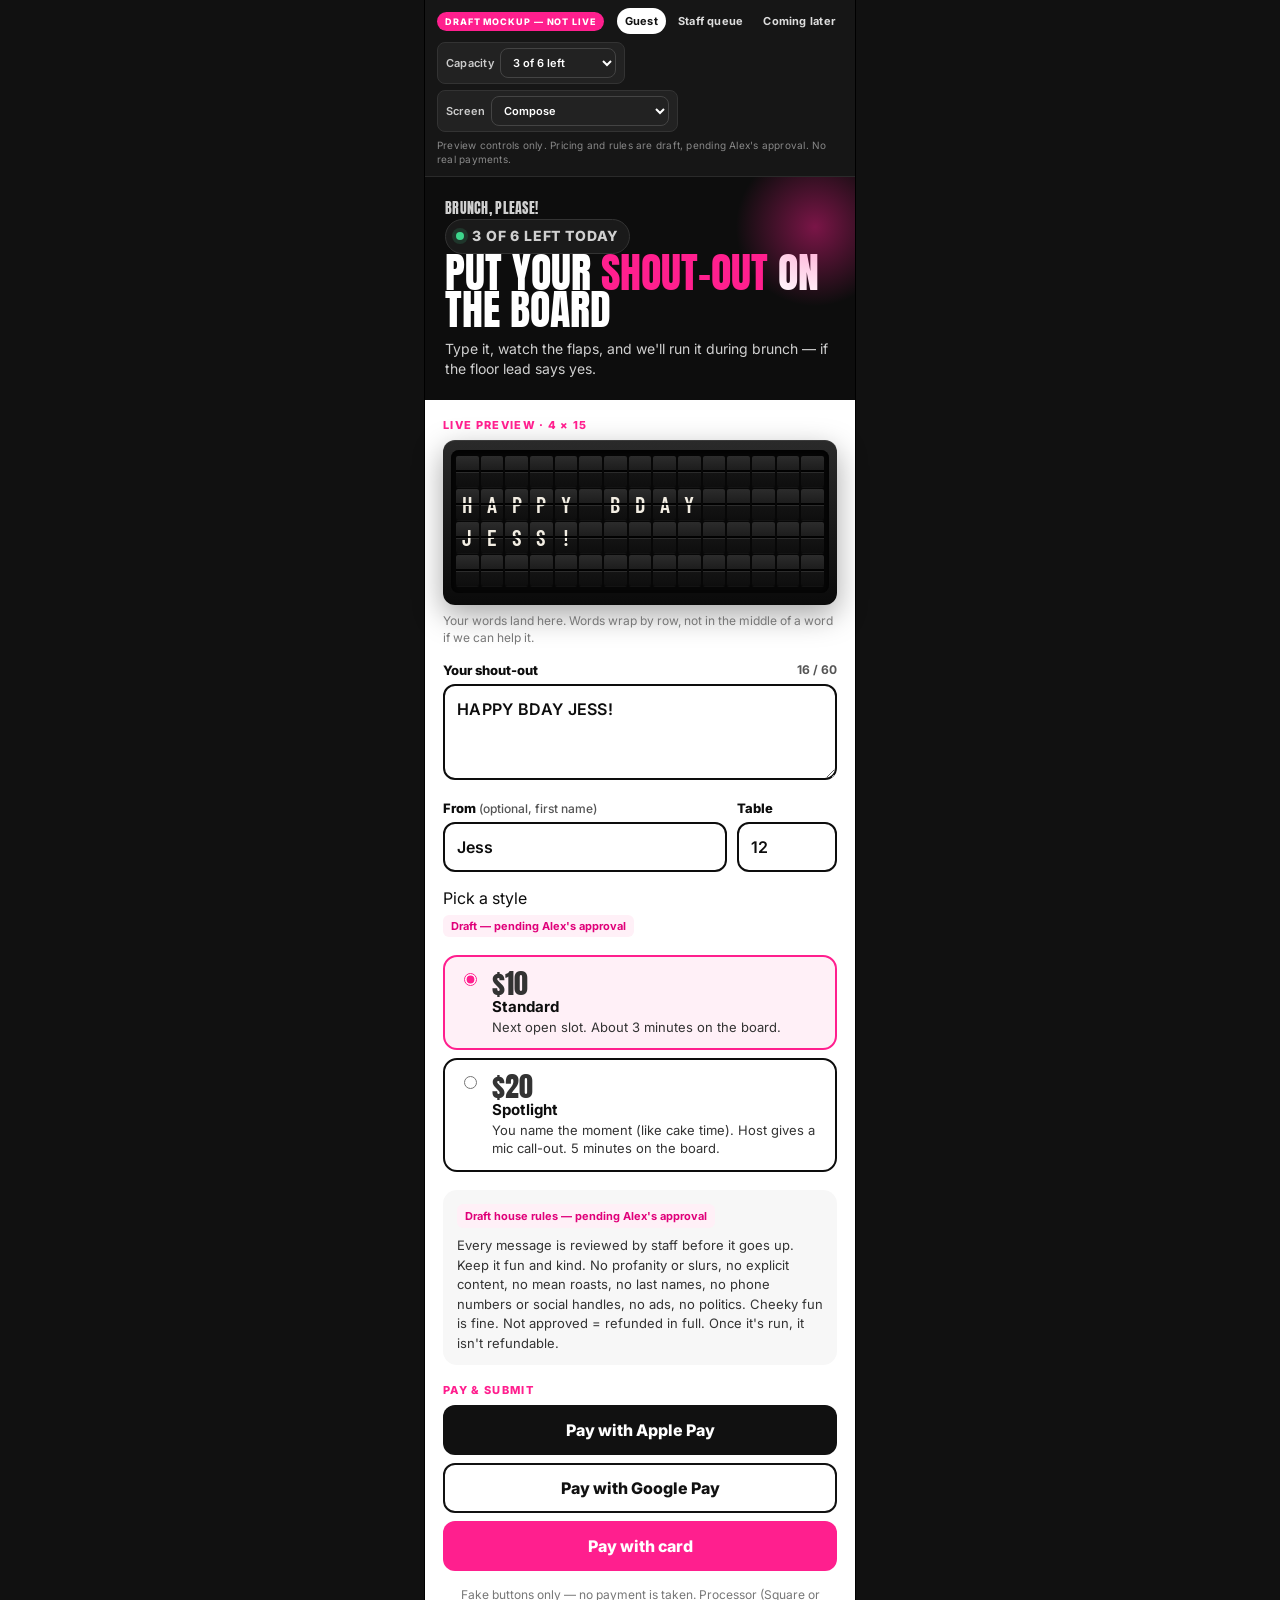
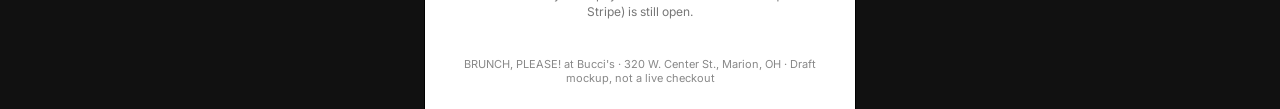
==== preview/splitflap-facd7d77/index.html @ fa640dd7 "Add hidden split-flap shout-out mockup preview (draft, not live)" ====
<!DOCTYPE html>
<html lang="en">
<head>
<meta charset="utf-8">
<meta name="viewport" content="width=device-width, initial-scale=1, viewport-fit=cover">
<meta name="robots" content="noindex,nofollow">
<title>Put your shout-out on the board — BRUNCH, PLEASE! (draft mockup)</title>
<link rel="preconnect" href="https://fonts.googleapis.com">
<link rel="preconnect" href="https://fonts.gstatic.com" crossorigin>
<link href="https://fonts.googleapis.com/css2?family=Anton&family=Barlow+Condensed:wght@600;700&family=Inter:wght@400;500;600;700;800&display=swap" rel="stylesheet">
<link rel="stylesheet" href="styles.css">
</head>
<body data-state="compose">
<div class="phone">
  <div class="chrome" role="region" aria-label="Mockup controls">
    <div class="row">
      <span class="badge">Draft mockup — not live</span>
      <nav>
        <a href="index.html" class="on">Guest</a>
        <a href="staff.html">Staff queue</a>
        <a href="later.html">Coming later</a>
      </nav>
    </div>
    <div class="toggles">
      <label>Capacity
        <select id="capToggle" aria-label="Capacity preview">
          <option value="open">3 of 6 left</option>
          <option value="soldout">Sold out today</option>
        </select>
      </label>
      <label>Screen
        <select id="stateToggle" aria-label="Guest screen preview">
          <option value="compose">Compose</option>
          <option value="pending">Pending approval</option>
          <option value="upnext">You're up around 11:40</option>
          <option value="rejected">Not approved — refunded</option>
        </select>
      </label>
    </div>
    <p class="hint">Preview controls only. Pricing and rules are draft, pending Alex's approval. No real payments.</p>
  </div>

  <section id="compose">
    <header class="hero">
      <p class="logo">Brunch, Please!</p>
      <p class="cap" id="capPill"><i></i> 3 of 6 left today</p>
      <h1>Put your <em>shout-out</em> on the board</h1>
      <p>Type it, watch the flaps, and we'll run it during brunch — if the floor lead says yes.</p>
    </header>

    <div class="panel">
      <p class="kicker">Live preview · 4 × 15</p>
      <div class="board-wrap">
        <div id="board" class="sf-board" aria-label="Live 4 by 15 split-flap preview"></div>
      </div>
      <p class="fine" id="boardHint" style="text-align:left;margin-top:8px">Your words land here. Words wrap by row, not in the middle of a word if we can help it.</p>

      <label class="field" for="msg">Your shout-out <span class="counter" id="count">0 / 60</span></label>
      <textarea id="msg" class="msg-input" maxlength="60" rows="3" autocomplete="off" autocapitalize="characters" spellcheck="false" placeholder="HAPPY BDAY JESS!"></textarea>
      <div class="warn-box" id="warn" role="status"></div>

      <div class="two">
        <div>
          <label class="field" for="from">From <span class="sublabel">(optional, first name)</span></label>
          <input type="text" id="from" maxlength="20" placeholder="Jess" autocomplete="off">
        </div>
        <div>
          <label class="field" for="table">Table</label>
          <input type="tel" id="table" maxlength="4" inputmode="numeric" placeholder="12" autocomplete="off">
        </div>
      </div>

      <p class="field" style="margin-bottom:6px">Pick a style</p>
      <p class="draft-note">Draft — pending Alex's approval</p>
      <div class="tiers" role="radiogroup" aria-label="Price tier">
        <label class="tier on">
          <input type="radio" name="tier" value="10" checked>
          <div>
            <p class="price">$10</p>
            <b>Standard</b>
            <p>Next open slot. About 3 minutes on the board.</p>
          </div>
        </label>
        <label class="tier">
          <input type="radio" name="tier" value="20">
          <div>
            <p class="price">$20</p>
            <b>Spotlight</b>
            <p>You name the moment (like cake time). Host gives a mic call-out. 5 minutes on the board.</p>
            <div class="moment" id="momentBox">
              <label class="field" for="moment" style="margin-top:10px">When should it go up?</label>
              <input type="text" id="moment" maxlength="40" placeholder="During the cake" autocomplete="off">
            </div>
          </div>
        </label>
      </div>

      <div class="rules">
        <span class="draft-note">Draft house rules — pending Alex's approval</span>
        <p style="margin:0">Every message is reviewed by staff before it goes up. Keep it fun and kind. No profanity or slurs, no explicit content, no mean roasts, no last names, no phone numbers or social handles, no ads, no politics. Cheeky fun is fine. Not approved = refunded in full. Once it's run, it isn't refundable.</p>
      </div>

      <p class="kicker">Pay &amp; submit</p>
      <div class="pay">
        <div class="pay-btns">
          <button type="button" class="btn btn-apple" data-pay="apple"> Pay with Apple Pay</button>
          <button type="button" class="btn btn-google" data-pay="google"> Pay with Google Pay</button>
          <button type="button" class="btn btn-card" data-pay="card">Pay with card</button>
        </div>
        <p class="fine">Fake buttons only — no payment is taken. Processor (Square or Stripe) is still open.</p>
      </div>
    </div>
  </section>

  <section id="soldout">
    <p class="logo" style="color:var(--pink);margin-top:8px">Brunch, Please!</p>
    <p class="cap sold"><i></i> Sold out today</p>
    <h2>All 6 shout-outs are spoken for.</h2>
    <p>This brunch's board is full. Grab a ticket for the next one and try again there.</p>
    <a class="btn" href="https://www.brunchplz.com/" target="_blank" rel="noopener noreferrer">Next brunch · Sat, Nov 28 →</a>
    <p class="fine">Draft cap of 6 paid shout-outs per brunch — pending Alex's approval.</p>
  </section>

  <section class="status" id="status-pending">
    <p class="big-tag">Pending approval</p>
    <h2>You're in the queue! #4</h2>
    <p>A host is reviewing this now. We aim to get back to you within a couple of minutes. We'll flash it soon if it's a yes.</p>
    <div class="board-wrap" style="text-align:left;margin:18px 0">
      <div id="board-pending" class="sf-board is-compact"></div>
    </div>
    <p class="fine">If it's not approved, you'll get an automatic full refund to the original payment.</p>
  </section>

  <section class="status upnext" id="status-upnext">
    <p class="big-tag">Approved</p>
    <h2>You're up around</h2>
    <p class="time">11:40</p>
    <p>Your shout-out is locked in. Keep an eye on the board — and on the host if you booked Spotlight.</p>
    <div class="board-wrap" style="text-align:left;margin:18px 0">
      <div id="board-upnext" class="sf-board is-compact"></div>
    </div>
  </section>

  <section class="status rejected" id="status-rejected">
    <p class="big-tag">Not approved — refunded</p>
    <h2>This one didn't go up.</h2>
    <p>No hard feelings. The full amount was sent back to the original payment automatically.</p>
    <p class="fine">Approved messages that have already run aren't refundable.</p>
  </section>

  <footer class="fineprint">BRUNCH, PLEASE! at Bucci's · 320 W. Center St., Marion, OH · Draft mockup, not a live checkout</footer>
</div>

<script src="flap.js"></script>
<script>
(function () {
  const board = document.getElementById("board");
  SplitFlap.mount(board);
  const pendingBoard = document.getElementById("board-pending");
  const upnextBoard = document.getElementById("board-upnext");
  SplitFlap.mount(pendingBoard, { compact: true, animate: false });
  SplitFlap.mount(upnextBoard, { compact: true, animate: false });

  const msg = document.getElementById("msg");
  const count = document.getElementById("count");
  const warn = document.getElementById("warn");
  const capToggle = document.getElementById("capToggle");
  const stateToggle = document.getElementById("stateToggle");
  const momentBox = document.getElementById("momentBox");
  const moment = document.getElementById("moment");
  const capPill = document.getElementById("capPill");

  const SAMPLE = "HAPPY BDAY JESS!";

  function previewText() {
    return SplitFlap.sanitize(msg.value);
  }

  function updateBoard(animate) {
    const raw = previewText();
    if (raw !== msg.value) {
      const pos = msg.selectionStart;
      msg.value = raw;
      try { msg.setSelectionRange(pos, pos); } catch (e) {}
    }
    const laid = SplitFlap.layout(raw);
    SplitFlap.set(board, laid, { animate: animate !== false });
    count.textContent = raw.length + " / 60";
    count.classList.toggle("warn", raw.length >= 55);
    const notes = [];
    if (laid.splitWord) notes.push("One of those words is longer than a row, so it had to break mid-word.");
    if (laid.overflow) notes.push("That's more than 4 rows. Trim a little so it all fits on the board.");
    warn.textContent = notes.join(" ");
    warn.classList.toggle("show", notes.length > 0);
    SplitFlap.set(pendingBoard, laid, { animate: false });
    SplitFlap.set(upnextBoard, laid, { animate: false });
    return laid;
  }

  function setState(state) {
    const cap = capToggle.value;
    if (cap === "soldout" && (state === "compose" || state === "soldout")) {
      state = "soldout";
    } else if (cap === "open" && state === "soldout") {
      state = "compose";
    }
    document.body.dataset.state = state;
    if (state === "soldout") {
      capToggle.value = "soldout";
      stateToggle.value = "compose";
      capPill.classList.add("sold");
      capPill.innerHTML = "<i></i> Sold out today";
    } else {
      if (cap === "open") capToggle.value = "open";
      capPill.classList.remove("sold");
      capPill.innerHTML = "<i></i> 3 of 6 left today";
      if (state !== "compose") stateToggle.value = state;
      else stateToggle.value = "compose";
    }
    const url = new URL(location.href);
    if (state === "compose" && cap === "open") {
      url.searchParams.delete("state");
      url.searchParams.delete("cap");
    } else {
      url.searchParams.set("state", state);
      url.searchParams.set("cap", capToggle.value);
    }
    history.replaceState(null, "", url);
  }

  msg.addEventListener("input", () => updateBoard(true));
  capToggle.addEventListener("change", () => {
    setState(capToggle.value === "soldout" ? "soldout" : "compose");
  });
  stateToggle.addEventListener("change", () => {
    if (stateToggle.value !== "compose") capToggle.value = "open";
    setState(stateToggle.value);
  });

  document.querySelectorAll('input[name="tier"]').forEach((r) => {
    r.addEventListener("change", () => {
      document.querySelectorAll(".tier").forEach((t) => t.classList.toggle("on", t.querySelector("input").checked));
      momentBox.classList.toggle("show", document.querySelector('input[name="tier"]:checked').value === "20");
    });
  });

  function submitFake() {
    const laid = updateBoard(false);
    if (!previewText().trim()) {
      warn.textContent = "Type a shout-out first.";
      warn.classList.add("show");
      msg.focus();
      return;
    }
    if (laid.overflow) {
      warn.textContent = "Trim it so the whole message fits, then try again.";
      warn.classList.add("show");
      return;
    }
    const tier = document.querySelector('input[name="tier"]:checked').value;
    if (tier === "20" && !moment.value.trim()) {
      momentBox.classList.add("show");
      moment.focus();
      warn.textContent = "Spotlight needs a moment, like “during the cake.”";
      warn.classList.add("show");
      return;
    }
    capToggle.value = "open";
    setState("pending");
  }

  document.querySelectorAll("[data-pay]").forEach((btn) => {
    btn.addEventListener("click", submitFake);
  });

  const params = new URLSearchParams(location.search);
  if (params.get("demo") !== "empty") {
    msg.value = SAMPLE;
    document.getElementById("from").value = "Jess";
    document.getElementById("table").value = "12";
  }
  updateBoard(false);

  const startState = params.get("state") || "compose";
  const startCap = params.get("cap") || "open";
  capToggle.value = startCap === "soldout" ? "soldout" : "open";
  if (startCap === "soldout") setState("soldout");
  else setState(startState);
})();
</script>
</body>
</html>
---- preview/splitflap-facd7d77/styles.css ----
/* BRUNCH, PLEASE! split-flap mockup. Draft only — not live. */
:root {
  --pink: #ff1f8e;
  --pink-dark: #e0007a;
  --softpink: #ffb3d5;
  --blush: #fff0f7;
  --ink: #0d0d0d;
  --muted: #555;
  --line: #e8e8e8;
  --paper: #fff;
  --soft: #f7f7f7;
  --ok: #0f7a45;
  --warn: #b85a00;
  --hold: #b42318;
  --board: #121212;
  --tile: #1c1c1c;
  --letter: #f3eee3;
  --font-display: Anton, Impact, sans-serif;
  --font: Inter, Helvetica, Arial, sans-serif;
  --font-flap: "Barlow Condensed", "Arial Narrow", Impact, sans-serif;
}

* { box-sizing: border-box; }
html, body { margin: 0; padding: 0; }
html { background: #111; }
body {
  font-family: var(--font);
  color: var(--ink);
  background: #111;
  min-height: 100dvh;
  -webkit-font-smoothing: antialiased;
}

.phone {
  max-width: 430px;
  margin: 0 auto;
  background: var(--paper);
  min-height: 100dvh;
  position: relative;
  box-shadow: 0 0 0 1px #000;
}

/* —— Preview chrome (not part of the guest product) —— */
.chrome {
  background: #161616;
  color: #eee;
  padding: 8px 12px 10px;
  font-size: 11px;
  letter-spacing: .02em;
  border-bottom: 1px solid #2a2a2a;
}
.chrome .row {
  display: flex;
  align-items: center;
  justify-content: space-between;
  gap: 8px;
  flex-wrap: wrap;
}
.badge {
  display: inline-block;
  background: var(--pink);
  color: #fff;
  font-weight: 800;
  font-size: 9px;
  letter-spacing: .1em;
  text-transform: uppercase;
  padding: 4px 8px;
  border-radius: 99px;
  white-space: nowrap;
}
.badge.ghost {
  background: transparent;
  color: #bbb;
  border: 1px solid #444;
}
.chrome nav {
  display: flex;
  gap: 4px;
  flex-wrap: wrap;
}
.chrome nav a {
  color: #ddd;
  text-decoration: none;
  font-weight: 700;
  font-size: 11px;
  padding: 6px 8px;
  border-radius: 99px;
}
.chrome nav a:hover { color: #fff; background: #2a2a2a; }
.chrome nav a.on { background: #fff; color: #111; }
.chrome .toggles {
  display: flex;
  flex-wrap: wrap;
  gap: 6px;
  margin-top: 8px;
}
.chrome label {
  display: inline-flex;
  align-items: center;
  gap: 6px;
  background: #222;
  border: 1px solid #333;
  border-radius: 8px;
  padding: 5px 8px;
  color: #ccc;
  font-weight: 600;
}
.chrome select, .chrome button.ctrl {
  background: #222;
  color: #fff;
  border: 1px solid #444;
  border-radius: 8px;
  padding: 6px 8px;
  font: 600 11px var(--font);
  cursor: pointer;
}
.chrome .hint { color: #888; margin: 6px 0 0; font-size: 10px; line-height: 1.4; }

/* —— Split-flap board —— */
.sf-board {
  --cw: 20px;
  --ch: 28px;
  --gap: 2px;
  --fs: 19px;
  background: linear-gradient(180deg, #2a2a2a, #0a0a0a);
  border-radius: 12px;
  padding: 10px 8px 12px;
  box-shadow: 0 10px 30px rgba(0,0,0,.35), inset 0 1px 0 rgba(255,255,255,.08);
  width: 100%;
}
.sf-frame {
  background: #070707;
  border-radius: 8px;
  padding: 6px 5px 7px;
  box-shadow: inset 0 2px 8px #000;
}
.sf-grid { display: flex; flex-direction: column; gap: var(--gap); width: 100%; }
.sf-row { display: flex; gap: var(--gap); justify-content: center; width: 100%; }
.sf-cell {
  position: relative;
  flex: 1 1 0;
  width: auto;
  min-width: 0;
  height: var(--ch);
  background: #0b0b0b;
  border-radius: 2px;
  overflow: hidden;
  box-shadow: inset 0 0 0 1px #000, 0 1px 0 rgba(255,255,255,.05);
  perspective: 240px;
}
.sf-letter {
  display: flex;
  align-items: center;
  justify-content: center;
  width: 100%;
  font-family: var(--font-flap);
  font-weight: 600;
  font-size: var(--fs);
  letter-spacing: 0;
  color: var(--letter);
  text-transform: uppercase;
  line-height: 1;
  font-variant-ligatures: none;
}
.sf-face {
  position: absolute;
  inset: 0;
  z-index: 1;
  display: flex;
  align-items: center;
  justify-content: center;
  background: linear-gradient(180deg, #2c2c2c 0%, #1c1c1c 48%, #0a0a0a 50%, #141414 52%, #0e0e0e 100%);
}
.sf-fly {
  position: absolute;
  left: 0; right: 0;
  height: 50%;
  overflow: hidden;
  display: none;
  backface-visibility: hidden;
}
.sf-fly .sf-letter {
  position: absolute;
  left: 0; right: 0;
  height: 200%;
}
.sf-fly-top {
  top: 0;
  z-index: 4;
  transform-origin: bottom center;
  background: linear-gradient(180deg, #323232, #1c1c1c);
}
.sf-fly-top .sf-letter { top: 0; }
.sf-fly-bot {
  bottom: 0;
  z-index: 3;
  transform-origin: top center;
  background: linear-gradient(180deg, #1a1a1a, #101010);
  transform: rotateX(90deg);
}
.sf-fly-bot .sf-letter { top: -100%; }
.sf-cell.is-flipping .sf-fly { display: block; }
.sf-cell.is-flipping .sf-fly-top { animation: flapTop .5s ease-in forwards; }
.sf-cell.is-flipping .sf-fly-bot { animation: flapBot .5s ease-out forwards; }
@keyframes flapTop {
  0% { transform: rotateX(0); }
  45% { transform: rotateX(-90deg); }
  100% { transform: rotateX(-90deg); }
}
@keyframes flapBot {
  0% { transform: rotateX(90deg); }
  45% { transform: rotateX(90deg); }
  100% { transform: rotateX(0); }
}
.sf-seam {
  position: absolute;
  top: 50%;
  left: 0; right: 0;
  height: 1.5px;
  margin-top: -1px;
  background: rgba(0,0,0,.92);
  box-shadow: 0 1px 0 rgba(255,255,255,.1);
  z-index: 5;
  pointer-events: none;
}

.sf-board.is-compact { --gap: 1.5px; padding: 6px 5px 7px; border-radius: 8px; }
.sf-board.is-tiny { --gap: 1px; padding: 5px 4px 6px; border-radius: 7px; }
.sf-board.is-tiny .sf-frame { padding: 3px; }

.board-wrap { width: 100%; }

.card .top { display: block; }
.card .age { margin: 0 0 8px; }


/* —— Guest page —— */
.hero {
  background: var(--ink);
  color: #fff;
  padding: 22px 20px 20px;
  position: relative;
  overflow: hidden;
}
.hero::after {
  content: "";
  position: absolute;
  right: -40px; top: -30px;
  width: 160px; height: 160px;
  background: radial-gradient(circle, rgba(255,31,142,.45), transparent 70%);
  pointer-events: none;
}
.logo {
  font-family: var(--font-display);
  font-weight: 400;
  letter-spacing: .02em;
  text-transform: uppercase;
  font-size: 13px;
  color: var(--pink);
  margin: 0 0 10px;
}
.hero h1 {
  font-family: var(--font-display);
  font-weight: 400;
  text-transform: uppercase;
  font-size: 42px;
  line-height: .9;
  letter-spacing: 0;
  margin: 0 0 10px;
}
.hero h1 em { font-style: normal; color: var(--pink); }
.hero p { margin: 0; color: #d0d0d0; font-size: 14px; line-height: 1.45; max-width: 28em; }
.cap {
  display: inline-flex;
  align-items: center;
  gap: 8px;
  margin: 0 0 12px;
  background: #1a1a1a;
  border: 1px solid #333;
  color: #fff;
  font-weight: 800;
  font-size: 12px;
  letter-spacing: .06em;
  text-transform: uppercase;
  padding: 6px 10px;
  border-radius: 99px;
}
.cap i {
  width: 8px; height: 8px; border-radius: 50%;
  background: #3dd68c;
  box-shadow: 0 0 0 4px rgba(61,214,140,.15);
  font-style: normal;
  display: inline-block;
}
.cap.sold { color: #fff; border-color: #5a1a1a; background: #2a1010; }
.cap.sold i { background: #ff5a5a; box-shadow: 0 0 0 4px rgba(255,90,90,.15); }

.panel { padding: 18px 18px 28px; }
.kicker {
  margin: 0 0 8px;
  color: var(--pink);
  font-weight: 800;
  font-size: 11px;
  letter-spacing: .12em;
  text-transform: uppercase;
}
.draft-note {
  display: inline-block;
  margin: 0 0 10px;
  padding: 4px 8px;
  border-radius: 6px;
  background: var(--blush);
  color: var(--pink-dark);
  font-size: 11px;
  font-weight: 700;
}

label.field {
  display: block;
  font-weight: 800;
  font-size: 13px;
  margin: 16px 0 6px;
}
.sublabel { font-weight: 500; color: var(--muted); font-size: 12px; }
.counter {
  float: right;
  font-weight: 700;
  font-size: 12px;
  color: var(--muted);
}
.counter.warn { color: var(--hold); }

textarea, input[type="text"], input[type="tel"] {
  width: 100%;
  font: 600 16px/1.4 var(--font);
  text-transform: uppercase;
  border: 2px solid var(--ink);
  border-radius: 12px;
  padding: 12px 12px;
  background: #fff;
  color: var(--ink);
  outline: none;
  resize: vertical;
}
textarea { min-height: 88px; text-transform: uppercase; }
input[type="text"], input[type="tel"] { text-transform: none; }
textarea:focus, input:focus { border-color: var(--pink); box-shadow: 0 0 0 3px rgba(255,31,142,.2); }
.msg-input { text-transform: uppercase; letter-spacing: .02em; }

.two { display: grid; grid-template-columns: 1fr 100px; gap: 10px; }
.warn-box {
  display: none;
  margin: 8px 0 0;
  padding: 10px 12px;
  background: #fff4e5;
  color: #7a3e00;
  border-radius: 10px;
  font-size: 13px;
  font-weight: 600;
  line-height: 1.4;
}
.warn-box.show { display: block; }

.tiers { display: flex; flex-direction: column; gap: 8px; margin: 8px 0 4px; }
.tier {
  display: grid;
  grid-template-columns: auto 1fr;
  gap: 10px 12px;
  align-items: start;
  border: 2px solid var(--ink);
  border-radius: 14px;
  padding: 12px 14px;
  cursor: pointer;
  background: #fff;
}
.tier.on { background: var(--blush); border-color: var(--pink); }
.tier input { accent-color: var(--pink); margin-top: 4px; }
.tier .price {
  font-family: var(--font-display);
  font-size: 28px;
  line-height: 1;
  margin: 0;
}
.tier b { display: block; font-size: 15px; margin-bottom: 2px; }
.tier p { margin: 0; font-size: 13px; color: #333; line-height: 1.4; }

.moment { display: none; margin: 8px 0 0; }
.moment.show { display: block; }

.rules {
  margin: 18px 0;
  padding: 14px 14px 12px;
  background: var(--soft);
  border-radius: 14px;
  font-size: 13px;
  line-height: 1.5;
  color: #333;
}
.rules strong { color: var(--ink); }
.rules .draft-note { margin-bottom: 8px; }

.pay { display: flex; flex-direction: column; gap: 8px; margin-top: 8px; }
.pay-btns { display: flex; flex-direction: column; gap: 8px; }
.btn {
  display: flex;
  align-items: center;
  justify-content: center;
  gap: 8px;
  width: 100%;
  min-height: 50px;
  border-radius: 12px;
  border: 0;
  font: 800 16px var(--font);
  cursor: pointer;
  text-decoration: none;
  color: #fff;
}
.btn:disabled { opacity: .45; cursor: not-allowed; }
.btn-apple { background: #111; color: #fff; }
.btn-google { background: #fff; color: #111; border: 2px solid #111; }
.btn-card { background: var(--pink); color: #fff; }
.btn-card:hover { background: var(--ink); }
.fine { margin: 8px 0 0; font-size: 12px; color: #777; text-align: center; line-height: 1.4; }

/* Status / sold-out screens */
.status {
  display: none;
  padding: 28px 20px 48px;
  text-align: center;
}
.status.show { display: block; }
.status h2 {
  font-family: var(--font-display);
  text-transform: uppercase;
  font-size: 40px;
  line-height: .92;
  margin: 12px 0 12px;
}
.status p { margin: 0 0 14px; color: #333; font-size: 16px; line-height: 1.5; }
.status .big-tag {
  display: inline-block;
  font-weight: 800;
  letter-spacing: .08em;
  text-transform: uppercase;
  font-size: 11px;
  padding: 6px 10px;
  border-radius: 99px;
  background: var(--blush);
  color: var(--pink-dark);
}
.status.rejected .big-tag { background: #fde8e8; color: var(--hold); }
.status.upnext .big-tag { background: #e3f8ec; color: var(--ok); }
.status .time {
  font-family: var(--font-display);
  font-size: 48px;
  line-height: 1;
  margin: 8px 0 12px;
}
#compose, #soldout { display: none; }
body[data-state="compose"] #compose { display: block; }
body[data-state="soldout"] #soldout { display: block; }
body[data-state="pending"] #status-pending { display: block; }
body[data-state="upnext"] #status-upnext { display: block; }
body[data-state="rejected"] #status-rejected { display: block; }

#soldout { padding: 28px 20px 48px; text-align: center; }
#soldout h2 {
  font-family: var(--font-display);
  text-transform: uppercase;
  font-size: 48px;
  line-height: .9;
  margin: 8px 0 12px;
}
#soldout p { color: #333; font-size: 16px; line-height: 1.5; }
#soldout a.btn { margin-top: 16px; background: var(--pink); }

/* —— Staff —— */
.staff-head {
  background: var(--ink);
  color: #fff;
  padding: 18px 16px 16px;
}
.staff-head h1 {
  font-family: var(--font-display);
  text-transform: uppercase;
  font-size: 32px;
  line-height: .92;
  margin: 4px 0 6px;
}
.staff-head p { margin: 0; color: #ccc; font-size: 13px; }
.slot {
  margin: 12px 16px;
  padding: 12px;
  border: 2px solid var(--ink);
  border-radius: 14px;
  background: #fff;
}
.slot.now { background: #111; color: #fff; border-color: #111; }
.slot h2, .card h3 {
  font-size: 11px;
  letter-spacing: .12em;
  text-transform: uppercase;
  margin: 0 0 8px;
  font-weight: 800;
}
.slot.now h2 { color: var(--pink); }
.meta { font-size: 12px; color: #444; margin: 8px 0 0; font-weight: 600; }
.slot.now .meta { color: #ccc; }
.bar { height: 6px; background: #2a2a2a; border-radius: 99px; overflow: hidden; margin-top: 8px; }
.bar > i { display: block; height: 100%; background: var(--pink); width: 45%; }
.queue { padding: 0 16px 28px; }
.card {
  border: 2px solid var(--ink);
  border-radius: 14px;
  padding: 12px;
  margin: 0 0 10px;
  background: #fff;
}
.card.warning { border-color: var(--warn); background: #fff8f0; }
.card.held { border-color: var(--hold); background: #fff1f0; }
.card .top {
  display: block;
  margin-bottom: 8px;
}
.age {
  font-weight: 800;
  font-size: 12px;
  font-variant-numeric: tabular-nums;
  white-space: nowrap;
}
.age.ok { color: var(--ok); }
.age.warn { color: var(--warn); }
.age.held { color: var(--hold); }
.actions { display: grid; grid-template-columns: 1fr 1fr 1fr; gap: 6px; margin-top: 10px; }
.actions button {
  min-height: 40px;
  border-radius: 10px;
  border: 2px solid var(--ink);
  background: #fff;
  font: 800 12px var(--font);
  cursor: pointer;
}
.actions .go { background: var(--ink); color: #fff; }
.actions .no { background: #fff; color: var(--hold); border-color: var(--hold); }
.toast {
  position: fixed;
  left: 50%;
  bottom: 16px;
  transform: translateX(-50%) translateY(80px);
  background: var(--ink);
  color: #fff;
  padding: 12px 16px;
  border-radius: 12px;
  font-size: 13px;
  font-weight: 700;
  max-width: 90%;
  z-index: 20;
  opacity: 0;
  transition: .3s ease;
}
.toast.show { opacity: 1; transform: translateX(-50%) translateY(0); }

.modal {
  display: none;
  position: fixed;
  inset: 0;
  background: rgba(0,0,0,.6);
  z-index: 30;
  padding: 24px 16px;
  align-items: end;
  justify-content: center;
}
.modal.show { display: flex; }
.modal .box {
  background: #fff;
  border-radius: 16px 16px 0 0;
  padding: 16px;
  width: min(430px, 100%);
}
.modal h3 { margin: 0 0 8px; font-size: 16px; }
.up-item {
  display: flex;
  gap: 10px;
  align-items: center;
  padding: 8px 0;
  border-top: 1px solid var(--line);
  font-size: 13px;
}
.up-item:first-child { border-top: 0; }
.up-item b { display: block; }
.num {
  font-family: var(--font-display);
  font-size: 22px;
  width: 24px;
  color: var(--pink);
}

/* —— Later —— */
.later-hero {
  background: var(--ink);
  color: #fff;
  padding: 18px 18px 16px;
}
.later-hero h1 {
  font-family: var(--font-display);
  text-transform: uppercase;
  font-size: 36px;
  line-height: .92;
  margin: 6px 0 8px;
}
.later-hero p { margin: 0; color: #ccc; font-size: 14px; }
.tabs {
  display: grid;
  grid-template-columns: 1fr 1fr;
  gap: 0;
  background: #111;
  padding: 0 12px;
}
.tabs button {
  background: transparent;
  color: #aaa;
  border: 0;
  border-bottom: 3px solid transparent;
  font: 800 13px var(--font);
  padding: 12px 8px;
  cursor: pointer;
}
.tabs button.on { color: #fff; border-bottom-color: var(--pink); }
.pane { display: none; padding: 16px 16px 32px; }
.pane.on { display: block; }
.coming {
  display: inline-block;
  background: var(--pink);
  color: #fff;
  font-weight: 800;
  font-size: 10px;
  letter-spacing: .1em;
  text-transform: uppercase;
  padding: 4px 8px;
  border-radius: 99px;
  margin-bottom: 8px;
}
.vote {
  display: flex;
  flex-direction: column;
  gap: 8px;
  margin: 12px 0;
}
.vote button {
  display: grid;
  grid-template-columns: 36px 1fr auto;
  gap: 10px;
  align-items: center;
  text-align: left;
  border: 2px solid var(--ink);
  border-radius: 12px;
  padding: 10px 12px;
  background: #fff;
  cursor: pointer;
  font: 700 14px var(--font);
}
.vote button.on { background: var(--blush); border-color: var(--pink); }
.vote .letter {
  font-family: var(--font-display);
  font-size: 24px;
  color: var(--pink);
  line-height: 1;
}
.tally { font-variant-numeric: tabular-nums; font-weight: 800; }
.barline { height: 6px; background: #eee; border-radius: 99px; margin-top: 10px; overflow: hidden; grid-column: 1 / -1; }
.barline i { display: block; height: 100%; background: var(--pink); }

footer.fineprint {
  padding: 8px 18px 24px;
  font-size: 11px;
  color: #888;
  text-align: center;
}
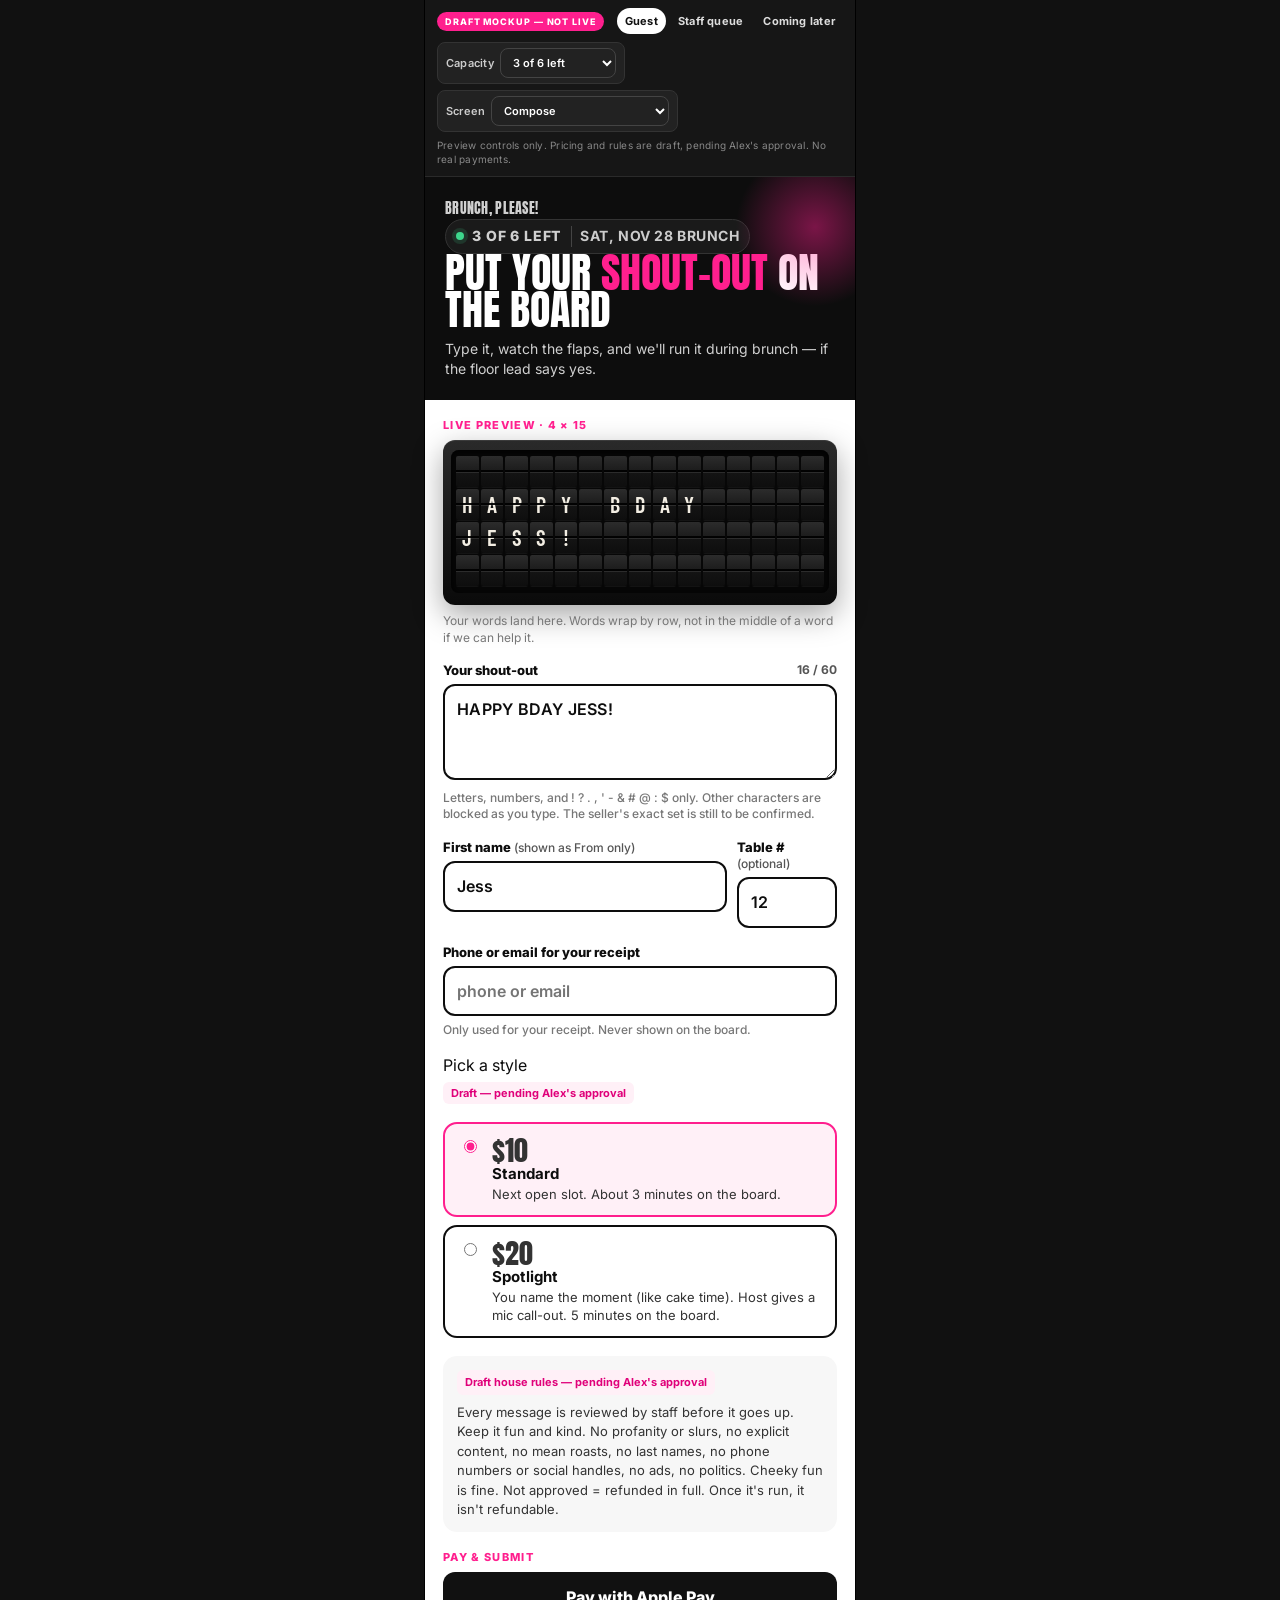
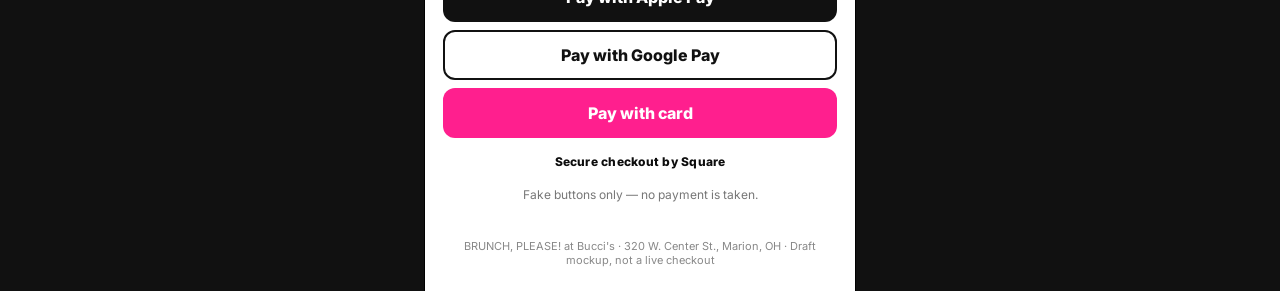
==== commit 3249ec5b: "Update hidden split-flap mockup: Square checkout, house messages, guest receipt field" ====
--- a/preview/splitflap-facd7d77/index.html
+++ b/preview/splitflap-facd7d77/index.html
@@ -43,7 +43,7 @@
   <section id="compose">
     <header class="hero">
       <p class="logo">Brunch, Please!</p>
-      <p class="cap" id="capPill"><i></i> 3 of 6 left today</p>
+      <p class="cap" id="capPill"><i></i> 3 of 6 left <span class="cap-date">Sat, Nov 28 brunch</span></p>
       <h1>Put your <em>shout-out</em> on the board</h1>
       <p>Type it, watch the flaps, and we'll run it during brunch — if the floor lead says yes.</p>
     </header>
@@ -57,18 +57,23 @@
 
       <label class="field" for="msg">Your shout-out <span class="counter" id="count">0 / 60</span></label>
       <textarea id="msg" class="msg-input" maxlength="60" rows="3" autocomplete="off" autocapitalize="characters" spellcheck="false" placeholder="HAPPY BDAY JESS!"></textarea>
+      <p class="charset-hint">Letters, numbers, and ! ? . , ' - &amp; # @ : $ only. Other characters are blocked as you type. The seller's exact set is still to be confirmed.</p>
+      <div class="warn-box" id="blocked" role="status">That character isn't on the board, so it wasn't added.</div>
       <div class="warn-box" id="warn" role="status"></div>
 
       <div class="two">
         <div>
-          <label class="field" for="from">From <span class="sublabel">(optional, first name)</span></label>
-          <input type="text" id="from" maxlength="20" placeholder="Jess" autocomplete="off">
+          <label class="field" for="from">First name <span class="sublabel">(shown as From only)</span></label>
+          <input type="text" id="from" maxlength="20" placeholder="Jess" autocomplete="given-name" autocapitalize="words">
         </div>
         <div>
-          <label class="field" for="table">Table</label>
+          <label class="field" for="table">Table # <span class="sublabel">(optional)</span></label>
           <input type="tel" id="table" maxlength="4" inputmode="numeric" placeholder="12" autocomplete="off">
         </div>
       </div>
+      <label class="field" for="contact">Phone or email for your receipt</label>
+      <input type="text" id="contact" class="contact-input" maxlength="80" inputmode="email" placeholder="phone or email" autocomplete="off">
+      <p class="privacy-note">Only used for your receipt. Never shown on the board.</p>
 
       <p class="field" style="margin-bottom:6px">Pick a style</p>
       <p class="draft-note">Draft — pending Alex's approval</p>
@@ -88,7 +93,7 @@
             <b>Spotlight</b>
             <p>You name the moment (like cake time). Host gives a mic call-out. 5 minutes on the board.</p>
             <div class="moment" id="momentBox">
-              <label class="field" for="moment" style="margin-top:10px">When should it go up?</label>
+              <label class="field" for="moment" style="margin-top:10px">Pick your moment</label>
               <input type="text" id="moment" maxlength="40" placeholder="During the cake" autocomplete="off">
             </div>
           </div>
@@ -107,18 +112,19 @@
           <button type="button" class="btn btn-google" data-pay="google"> Pay with Google Pay</button>
           <button type="button" class="btn btn-card" data-pay="card">Pay with card</button>
         </div>
-        <p class="fine">Fake buttons only — no payment is taken. Processor (Square or Stripe) is still open.</p>
+                <p class="fine square-line">Secure checkout by Square</p>
+        <p class="fine">Fake buttons only — no payment is taken.</p>
       </div>
     </div>
   </section>
 
   <section id="soldout">
     <p class="logo" style="color:var(--pink);margin-top:8px">Brunch, Please!</p>
-    <p class="cap sold"><i></i> Sold out today</p>
+    <p class="cap sold"><i></i> Sold out today <span class="cap-date">Sat, Nov 28 brunch</span></p>
     <h2>All 6 shout-outs are spoken for.</h2>
     <p>This brunch's board is full. Grab a ticket for the next one and try again there.</p>
-    <a class="btn" href="https://www.brunchplz.com/" target="_blank" rel="noopener noreferrer">Next brunch · Sat, Nov 28 →</a>
-    <p class="fine">Draft cap of 6 paid shout-outs per brunch — pending Alex's approval.</p>
+    <a class="btn" href="https://www.brunchplz.com/" target="_blank" rel="noopener noreferrer">Next brunch · Sun, Nov 29 →</a>
+    <p class="fine">Cap: 6 paid shout-outs per brunch (decided). Draft only.</p>
   </section>
 
   <section class="status" id="status-pending">
@@ -172,17 +178,33 @@
 
   const SAMPLE = "HAPPY BDAY JESS!";
 
+  const blockedBox = document.getElementById("blocked");
+  let blockedTimer = null;
+  function flashBlocked() {
+    blockedBox.classList.add("show");
+    clearTimeout(blockedTimer);
+    blockedTimer = setTimeout(() => blockedBox.classList.remove("show"), 2200);
+  }
+
   function previewText() {
     return SplitFlap.sanitize(msg.value);
   }
 
-  function updateBoard(animate) {
-    const raw = previewText();
-    if (raw !== msg.value) {
-      const pos = msg.selectionStart;
-      msg.value = raw;
-      try { msg.setSelectionRange(pos, pos); } catch (e) {}
-    }
+  function applySanitize(showFlash) {
+    const detail = SplitFlap.sanitizeDetail(msg.value);
+    if (detail.text !== msg.value) {
+      const pos = msg.selectionStart ? msg.selectionStart - (msg.value.length - detail.text.length) : detail.text.length;
+      msg.value = detail.text;
+      try { msg.setSelectionRange(Math.max(0, pos), Math.max(0, pos)); } catch (e) {}
+      if (showFlash && detail.blocked) flashBlocked();
+    } else if (showFlash && detail.blocked) {
+      flashBlocked();
+    }
+    return detail.text;
+  }
+
+  function updateBoard(animate, showFlash) {
+    const raw = applySanitize(showFlash);
     const laid = SplitFlap.layout(raw);
     SplitFlap.set(board, laid, { animate: animate !== false });
     count.textContent = raw.length + " / 60";
@@ -209,11 +231,11 @@
       capToggle.value = "soldout";
       stateToggle.value = "compose";
       capPill.classList.add("sold");
-      capPill.innerHTML = "<i></i> Sold out today";
+      capPill.innerHTML = '<i></i> Sold out today <span class="cap-date">Sat, Nov 28 brunch</span>';
     } else {
       if (cap === "open") capToggle.value = "open";
       capPill.classList.remove("sold");
-      capPill.innerHTML = "<i></i> 3 of 6 left today";
+      capPill.innerHTML = '<i></i> 3 of 6 left <span class="cap-date">Sat, Nov 28 brunch</span>';
       if (state !== "compose") stateToggle.value = state;
       else stateToggle.value = "compose";
     }
@@ -228,7 +250,27 @@
     history.replaceState(null, "", url);
   }
 
-  msg.addEventListener("input", () => updateBoard(true));
+  msg.addEventListener("beforeinput", (e) => {
+    if (!e.data) return;
+    const cleaned = SplitFlap.sanitize(e.data);
+    if (cleaned !== SplitFlap.normalize(e.data) || (msg.value.length + cleaned.length > 60 && e.inputType !== "insertFromPaste" && e.inputType !== "insertText")) {
+      if (cleaned !== SplitFlap.normalize(e.data)) {
+        e.preventDefault();
+        flashBlocked();
+        if (cleaned) {
+          const start = msg.selectionStart;
+          const end = msg.selectionEnd;
+          const next = SplitFlap.sanitize((msg.value.slice(0, start) + cleaned + msg.value.slice(end)).slice(0, 60));
+          msg.value = next;
+          const caret = Math.min(start + cleaned.length, next.length);
+          try { msg.setSelectionRange(caret, caret); } catch (err) {}
+          updateBoard(true, false);
+        }
+      }
+    }
+  });
+  msg.addEventListener("input", () => updateBoard(true, true));
+  msg.addEventListener("paste", () => setTimeout(() => updateBoard(true, true), 0));
   capToggle.addEventListener("change", () => {
     setState(capToggle.value === "soldout" ? "soldout" : "compose");
   });
@@ -257,6 +299,20 @@
       warn.classList.add("show");
       return;
     }
+    const first = document.getElementById("from").value.trim();
+    const contact = document.getElementById("contact").value.trim();
+    if (!first) {
+      warn.textContent = "Add a first name — it's shown as From, and never with a last name.";
+      warn.classList.add("show");
+      document.getElementById("from").focus();
+      return;
+    }
+    if (!contact) {
+      warn.textContent = "Add a phone or email for your receipt. It never goes on the board.";
+      warn.classList.add("show");
+      document.getElementById("contact").focus();
+      return;
+    }
     const tier = document.querySelector('input[name="tier"]:checked').value;
     if (tier === "20" && !moment.value.trim()) {
       momentBox.classList.add("show");
@@ -280,6 +336,15 @@
     document.getElementById("table").value = "12";
   }
   updateBoard(false);
+
+  if (params.get("tier") === "20") {
+    const spotlight = document.querySelector('input[name="tier"][value="20"]');
+    if (spotlight) {
+      spotlight.checked = true;
+      spotlight.dispatchEvent(new Event("change", { bubbles: true }));
+      document.getElementById("moment").value = "During the cake";
+    }
+  }
 
   const startState = params.get("state") || "compose";
   const startCap = params.get("cap") || "open";
--- a/preview/splitflap-facd7d77/styles.css
+++ b/preview/splitflap-facd7d77/styles.css
@@ -294,6 +294,16 @@
 }
 .cap.sold { color: #fff; border-color: #5a1a1a; background: #2a1010; }
 .cap.sold i { background: #ff5a5a; box-shadow: 0 0 0 4px rgba(255,90,90,.15); }
+.cap { flex-wrap: wrap; max-width: 100%; }
+.cap-date {
+  font-weight: 700;
+  letter-spacing: .04em;
+  color: #ccc;
+  border-left: 1px solid #444;
+  padding-left: 8px;
+  margin-left: 2px;
+}
+.cap.sold .cap-date { color: #d0b0b0; border-left-color: #5a1a1a; }
 
 .panel { padding: 18px 18px 28px; }
 .kicker {
@@ -676,3 +686,32 @@
   color: #888;
   text-align: center;
 }
+
+.charset-hint, .privacy-note {
+  margin: 6px 0 0;
+  font-size: 12px;
+  line-height: 1.4;
+  color: #777;
+  font-weight: 500;
+}
+.privacy-note { margin: 6px 0 4px; }
+.contact-input { text-transform: none; font-weight: 600; }
+#blocked { background: #fde8e8; color: var(--hold); }
+.square-line { font-weight: 800; color: var(--ink); letter-spacing: .02em; }
+
+.tag {
+  display: inline-block;
+  font-size: 10px;
+  font-weight: 800;
+  letter-spacing: .1em;
+  text-transform: uppercase;
+  padding: 3px 7px;
+  border-radius: 99px;
+  vertical-align: middle;
+}
+.tag.house { background: var(--ink); color: #fff; }
+.tag.filter { background: #fde8e8; color: var(--hold); margin: 0 0 8px; }
+
+.house-box textarea { min-height: 72px; margin: 8px 0; }
+.house-box .btn { margin-top: 10px; min-height: 44px; font-size: 14px; }
+.approver { margin: 8px 0 0; color: #fff; font-weight: 700; font-size: 13px; }
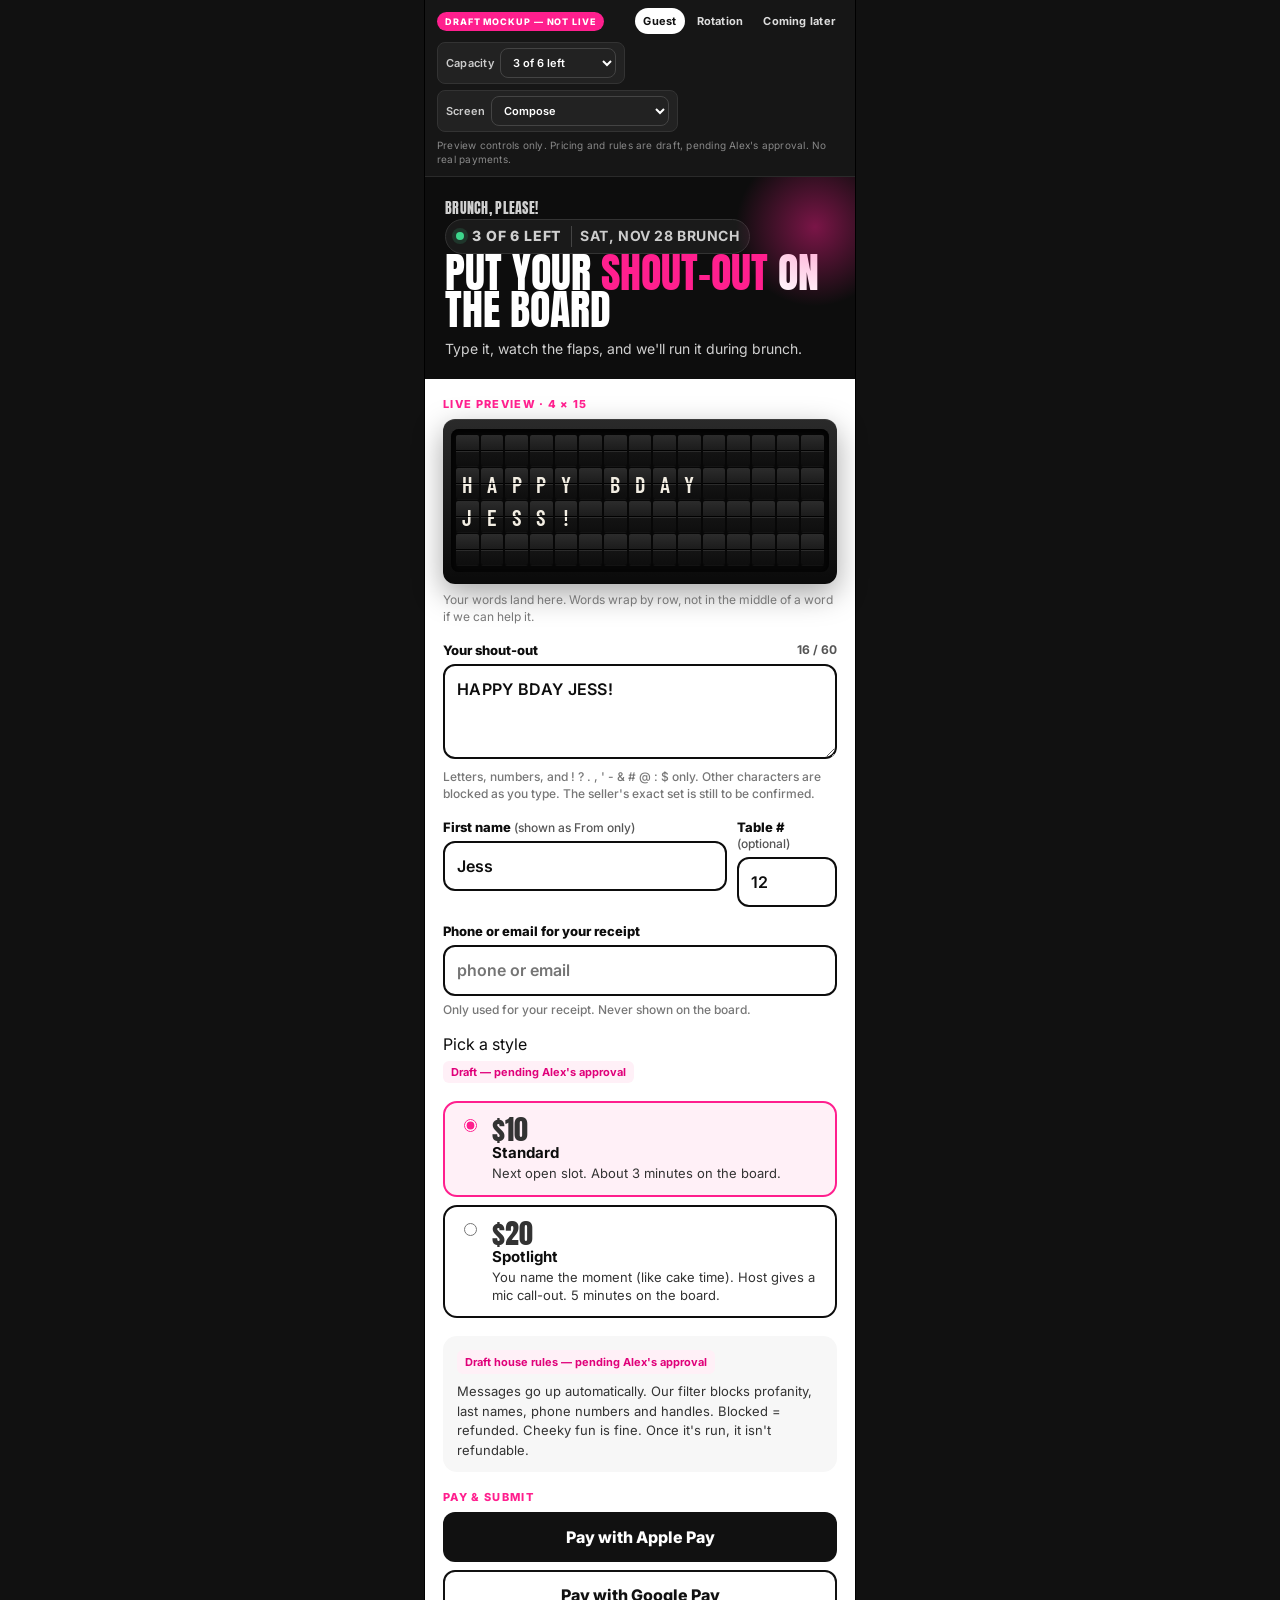
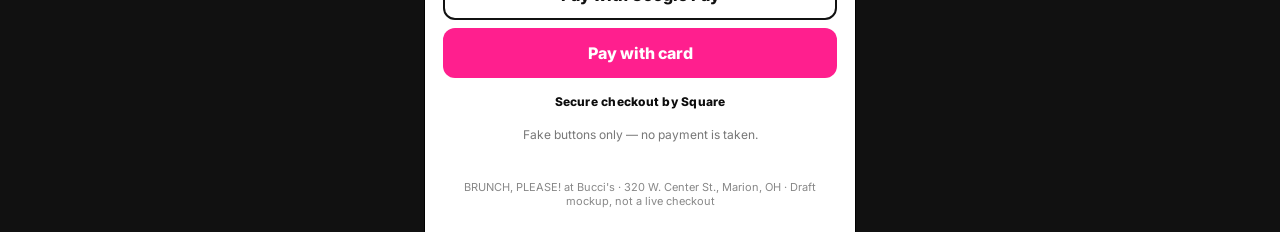
==== commit 05b94048: "Update hidden split-flap mockup: auto-approve into live rotation, filter-only block" ====
--- a/preview/splitflap-facd7d77/index.html
+++ b/preview/splitflap-facd7d77/index.html
@@ -17,7 +17,7 @@
       <span class="badge">Draft mockup — not live</span>
       <nav>
         <a href="index.html" class="on">Guest</a>
-        <a href="staff.html">Staff queue</a>
+        <a href="staff.html">Rotation</a>
         <a href="later.html">Coming later</a>
       </nav>
     </div>
@@ -31,9 +31,8 @@
       <label>Screen
         <select id="stateToggle" aria-label="Guest screen preview">
           <option value="compose">Compose</option>
-          <option value="pending">Pending approval</option>
-          <option value="upnext">You're up around 11:40</option>
-          <option value="rejected">Not approved — refunded</option>
+          <option value="upnext">You're in the rotation</option>
+          <option value="blocked">Filter blocked — refunded</option>
         </select>
       </label>
     </div>
@@ -45,7 +44,7 @@
       <p class="logo">Brunch, Please!</p>
       <p class="cap" id="capPill"><i></i> 3 of 6 left <span class="cap-date">Sat, Nov 28 brunch</span></p>
       <h1>Put your <em>shout-out</em> on the board</h1>
-      <p>Type it, watch the flaps, and we'll run it during brunch — if the floor lead says yes.</p>
+      <p>Type it, watch the flaps, and we'll run it during brunch.</p>
     </header>
 
     <div class="panel">
@@ -102,7 +101,7 @@
 
       <div class="rules">
         <span class="draft-note">Draft house rules — pending Alex's approval</span>
-        <p style="margin:0">Every message is reviewed by staff before it goes up. Keep it fun and kind. No profanity or slurs, no explicit content, no mean roasts, no last names, no phone numbers or social handles, no ads, no politics. Cheeky fun is fine. Not approved = refunded in full. Once it's run, it isn't refundable.</p>
+        <p style="margin:0">Messages go up automatically. Our filter blocks profanity, last names, phone numbers and handles. Blocked = refunded. Cheeky fun is fine. Once it's run, it isn't refundable.</p>
       </div>
 
       <p class="kicker">Pay &amp; submit</p>
@@ -112,7 +111,7 @@
           <button type="button" class="btn btn-google" data-pay="google"> Pay with Google Pay</button>
           <button type="button" class="btn btn-card" data-pay="card">Pay with card</button>
         </div>
-                <p class="fine square-line">Secure checkout by Square</p>
+        <p class="fine square-line">Secure checkout by Square</p>
         <p class="fine">Fake buttons only — no payment is taken.</p>
       </div>
     </div>
@@ -127,31 +126,21 @@
     <p class="fine">Cap: 6 paid shout-outs per brunch (decided). Draft only.</p>
   </section>
 
-  <section class="status" id="status-pending">
-    <p class="big-tag">Pending approval</p>
-    <h2>You're in the queue! #4</h2>
-    <p>A host is reviewing this now. We aim to get back to you within a couple of minutes. We'll flash it soon if it's a yes.</p>
-    <div class="board-wrap" style="text-align:left;margin:18px 0">
-      <div id="board-pending" class="sf-board is-compact"></div>
-    </div>
-    <p class="fine">If it's not approved, you'll get an automatic full refund to the original payment.</p>
-  </section>
-
   <section class="status upnext" id="status-upnext">
-    <p class="big-tag">Approved</p>
-    <h2>You're up around</h2>
+    <p class="big-tag">You're in the rotation!</p>
+    <h2>Up around</h2>
     <p class="time">11:40</p>
-    <p>Your shout-out is locked in. Keep an eye on the board — and on the host if you booked Spotlight.</p>
+    <p>Your shout-out is locked in and will go up automatically. Keep an eye on the board — and on the host if you booked Spotlight.</p>
     <div class="board-wrap" style="text-align:left;margin:18px 0">
       <div id="board-upnext" class="sf-board is-compact"></div>
     </div>
   </section>
 
-  <section class="status rejected" id="status-rejected">
-    <p class="big-tag">Not approved — refunded</p>
+  <section class="status rejected" id="status-blocked">
+    <p class="big-tag">Filter blocked this message — refunded</p>
     <h2>This one didn't go up.</h2>
-    <p>No hard feelings. The full amount was sent back to the original payment automatically.</p>
-    <p class="fine">Approved messages that have already run aren't refundable.</p>
+    <p>Our filter caught something in the message. The full amount was sent back to the original payment automatically.</p>
+    <p class="fine">Messages that have already run aren't refundable.</p>
   </section>
 
   <footer class="fineprint">BRUNCH, PLEASE! at Bucci's · 320 W. Center St., Marion, OH · Draft mockup, not a live checkout</footer>
@@ -162,9 +151,7 @@
 (function () {
   const board = document.getElementById("board");
   SplitFlap.mount(board);
-  const pendingBoard = document.getElementById("board-pending");
   const upnextBoard = document.getElementById("board-upnext");
-  SplitFlap.mount(pendingBoard, { compact: true, animate: false });
   SplitFlap.mount(upnextBoard, { compact: true, animate: false });
 
   const msg = document.getElementById("msg");
@@ -214,12 +201,13 @@
     if (laid.overflow) notes.push("That's more than 4 rows. Trim a little so it all fits on the board.");
     warn.textContent = notes.join(" ");
     warn.classList.toggle("show", notes.length > 0);
-    SplitFlap.set(pendingBoard, laid, { animate: false });
     SplitFlap.set(upnextBoard, laid, { animate: false });
     return laid;
   }
 
   function setState(state) {
+    if (state === "pending") state = "upnext";
+    if (state === "rejected") state = "blocked";
     const cap = capToggle.value;
     if (cap === "soldout" && (state === "compose" || state === "soldout")) {
       state = "soldout";
@@ -322,7 +310,7 @@
       return;
     }
     capToggle.value = "open";
-    setState("pending");
+    setState("upnext");
   }
 
   document.querySelectorAll("[data-pay]").forEach((btn) => {
--- a/preview/splitflap-facd7d77/styles.css
+++ b/preview/splitflap-facd7d77/styles.css
@@ -469,9 +469,9 @@
 #compose, #soldout { display: none; }
 body[data-state="compose"] #compose { display: block; }
 body[data-state="soldout"] #soldout { display: block; }
-body[data-state="pending"] #status-pending { display: block; }
 body[data-state="upnext"] #status-upnext { display: block; }
-body[data-state="rejected"] #status-rejected { display: block; }
+body[data-state="blocked"] #status-blocked,
+body[data-state="rejected"] #status-blocked { display: block; }
 
 #soldout { padding: 28px 20px 48px; text-align: center; }
 #soldout h2 {
@@ -715,3 +715,46 @@
 .house-box textarea { min-height: 72px; margin: 8px 0; }
 .house-box .btn { margin-top: 10px; min-height: 44px; font-size: 14px; }
 .approver { margin: 8px 0 0; color: #fff; font-weight: 700; font-size: 13px; }
+
+.btn-pull {
+  min-height: 40px;
+  padding: 0 14px;
+  border-radius: 10px;
+  border: 2px solid var(--hold);
+  background: #fff;
+  color: var(--hold);
+  font: 800 12px var(--font);
+  cursor: pointer;
+  white-space: nowrap;
+}
+.btn-pull:hover { background: #fff1f0; }
+.up-item .btn-pull { margin-left: auto; }
+.up-item { align-items: center; }
+.stat-row {
+  display: flex;
+  flex-wrap: wrap;
+  gap: 8px;
+  margin-top: 10px;
+}
+.stat {
+  display: inline-block;
+  background: #1a1a1a;
+  border: 1px solid #333;
+  color: #fff;
+  font-size: 12px;
+  font-weight: 700;
+  padding: 6px 10px;
+  border-radius: 99px;
+}
+.stat.filter { background: #2a1010; border-color: #5a1a1a; }
+.pull-note {
+  margin: 8px 16px 0;
+  padding: 10px 12px;
+  background: var(--blush);
+  border-radius: 10px;
+  font-size: 12px;
+  font-weight: 600;
+  color: #333;
+  line-height: 1.4;
+}
+.now-actions { margin-top: 10px; }
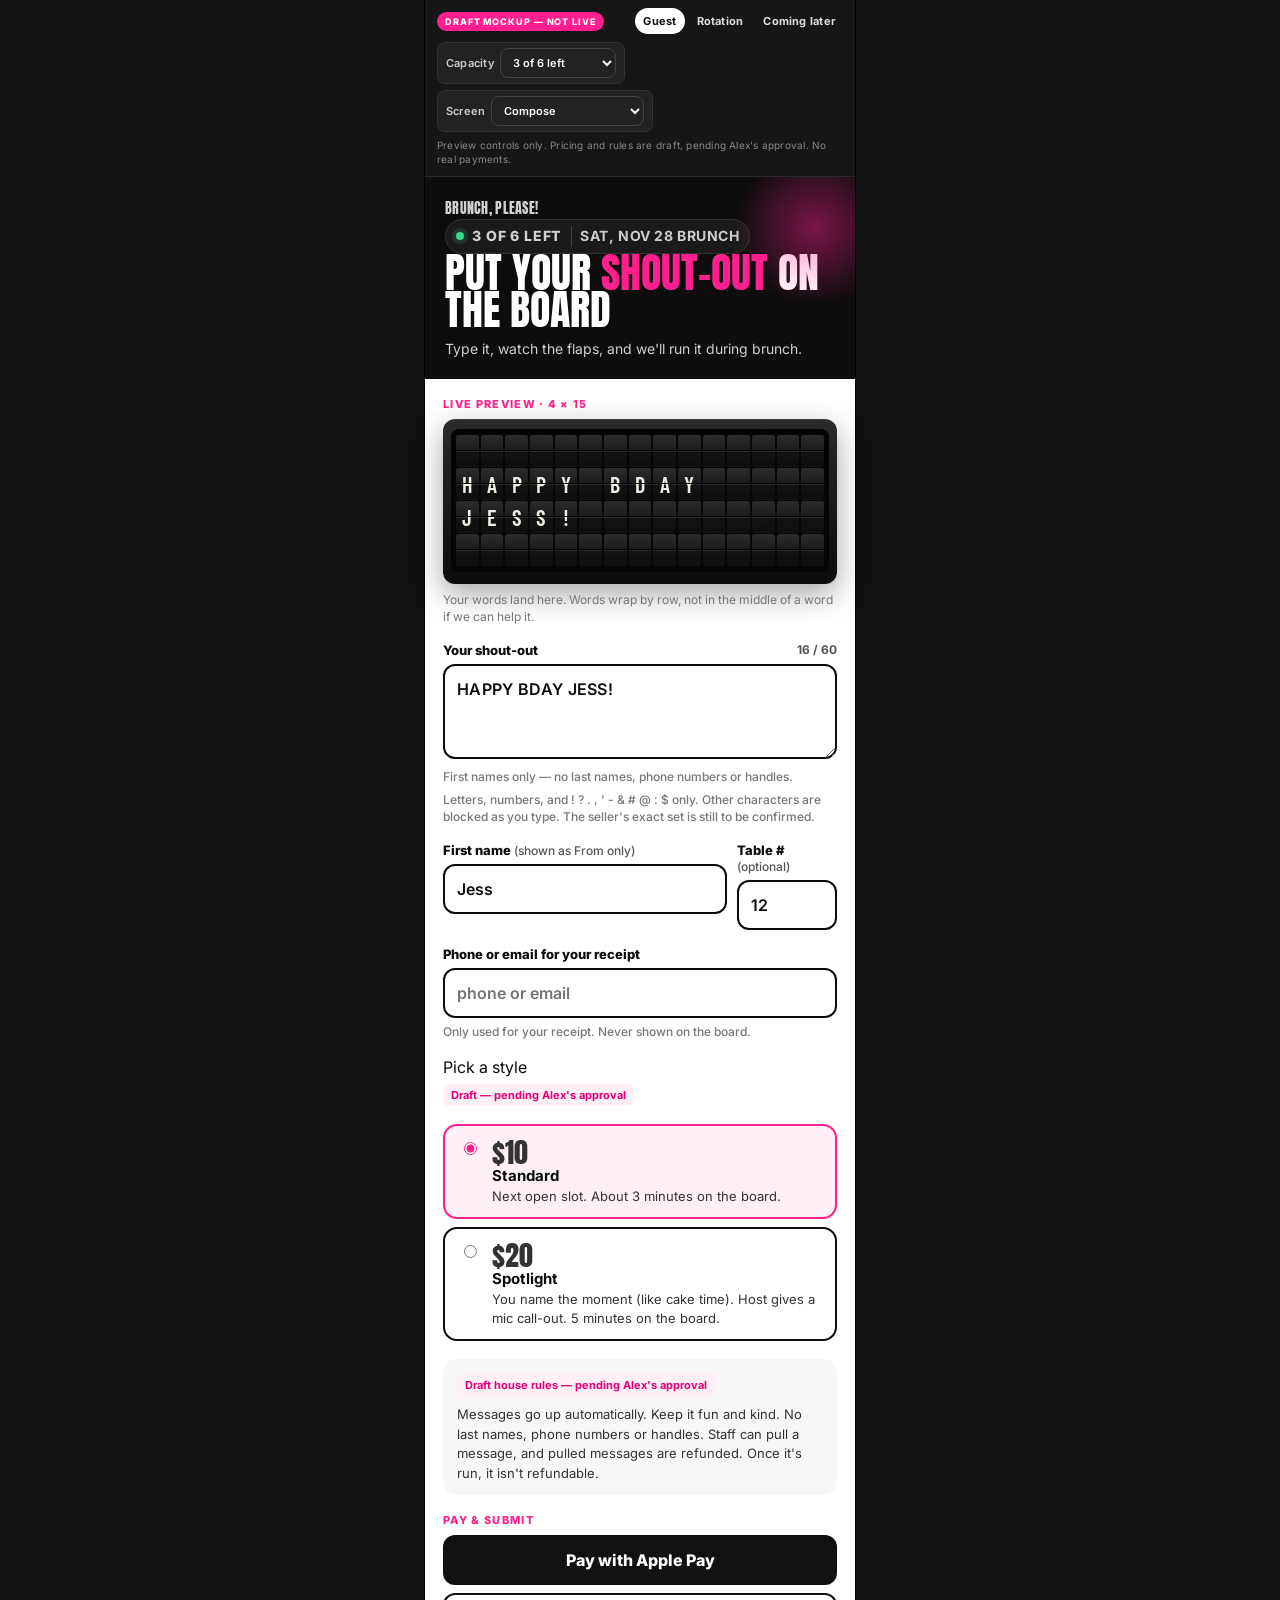
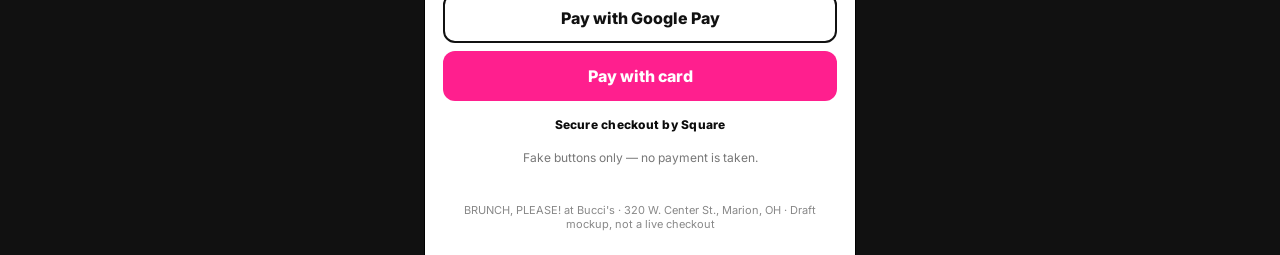
==== commit afca8550: "Update hidden split-flap mockup: no filter, pull-to-refund, first-names hint" ====
--- a/preview/splitflap-facd7d77/index.html
+++ b/preview/splitflap-facd7d77/index.html
@@ -32,7 +32,6 @@
         <select id="stateToggle" aria-label="Guest screen preview">
           <option value="compose">Compose</option>
           <option value="upnext">You're in the rotation</option>
-          <option value="blocked">Filter blocked — refunded</option>
         </select>
       </label>
     </div>
@@ -56,6 +55,7 @@
 
       <label class="field" for="msg">Your shout-out <span class="counter" id="count">0 / 60</span></label>
       <textarea id="msg" class="msg-input" maxlength="60" rows="3" autocomplete="off" autocapitalize="characters" spellcheck="false" placeholder="HAPPY BDAY JESS!"></textarea>
+      <p class="charset-hint">First names only — no last names, phone numbers or handles.</p>
       <p class="charset-hint">Letters, numbers, and ! ? . , ' - &amp; # @ : $ only. Other characters are blocked as you type. The seller's exact set is still to be confirmed.</p>
       <div class="warn-box" id="blocked" role="status">That character isn't on the board, so it wasn't added.</div>
       <div class="warn-box" id="warn" role="status"></div>
@@ -101,7 +101,7 @@
 
       <div class="rules">
         <span class="draft-note">Draft house rules — pending Alex's approval</span>
-        <p style="margin:0">Messages go up automatically. Our filter blocks profanity, last names, phone numbers and handles. Blocked = refunded. Cheeky fun is fine. Once it's run, it isn't refundable.</p>
+        <p style="margin:0">Messages go up automatically. Keep it fun and kind. No last names, phone numbers or handles. Staff can pull a message, and pulled messages are refunded. Once it's run, it isn't refundable.</p>
       </div>
 
       <p class="kicker">Pay &amp; submit</p>
@@ -136,12 +136,6 @@
     </div>
   </section>
 
-  <section class="status rejected" id="status-blocked">
-    <p class="big-tag">Filter blocked this message — refunded</p>
-    <h2>This one didn't go up.</h2>
-    <p>Our filter caught something in the message. The full amount was sent back to the original payment automatically.</p>
-    <p class="fine">Messages that have already run aren't refundable.</p>
-  </section>
 
   <footer class="fineprint">BRUNCH, PLEASE! at Bucci's · 320 W. Center St., Marion, OH · Draft mockup, not a live checkout</footer>
 </div>
@@ -206,8 +200,7 @@
   }
 
   function setState(state) {
-    if (state === "pending") state = "upnext";
-    if (state === "rejected") state = "blocked";
+    if (["pending", "rejected", "blocked"].indexOf(state) !== -1) state = "upnext";
     const cap = capToggle.value;
     if (cap === "soldout" && (state === "compose" || state === "soldout")) {
       state = "soldout";
--- a/preview/splitflap-facd7d77/styles.css
+++ b/preview/splitflap-facd7d77/styles.css
@@ -470,8 +470,6 @@
 body[data-state="compose"] #compose { display: block; }
 body[data-state="soldout"] #soldout { display: block; }
 body[data-state="upnext"] #status-upnext { display: block; }
-body[data-state="blocked"] #status-blocked,
-body[data-state="rejected"] #status-blocked { display: block; }
 
 #soldout { padding: 28px 20px 48px; text-align: center; }
 #soldout h2 {
